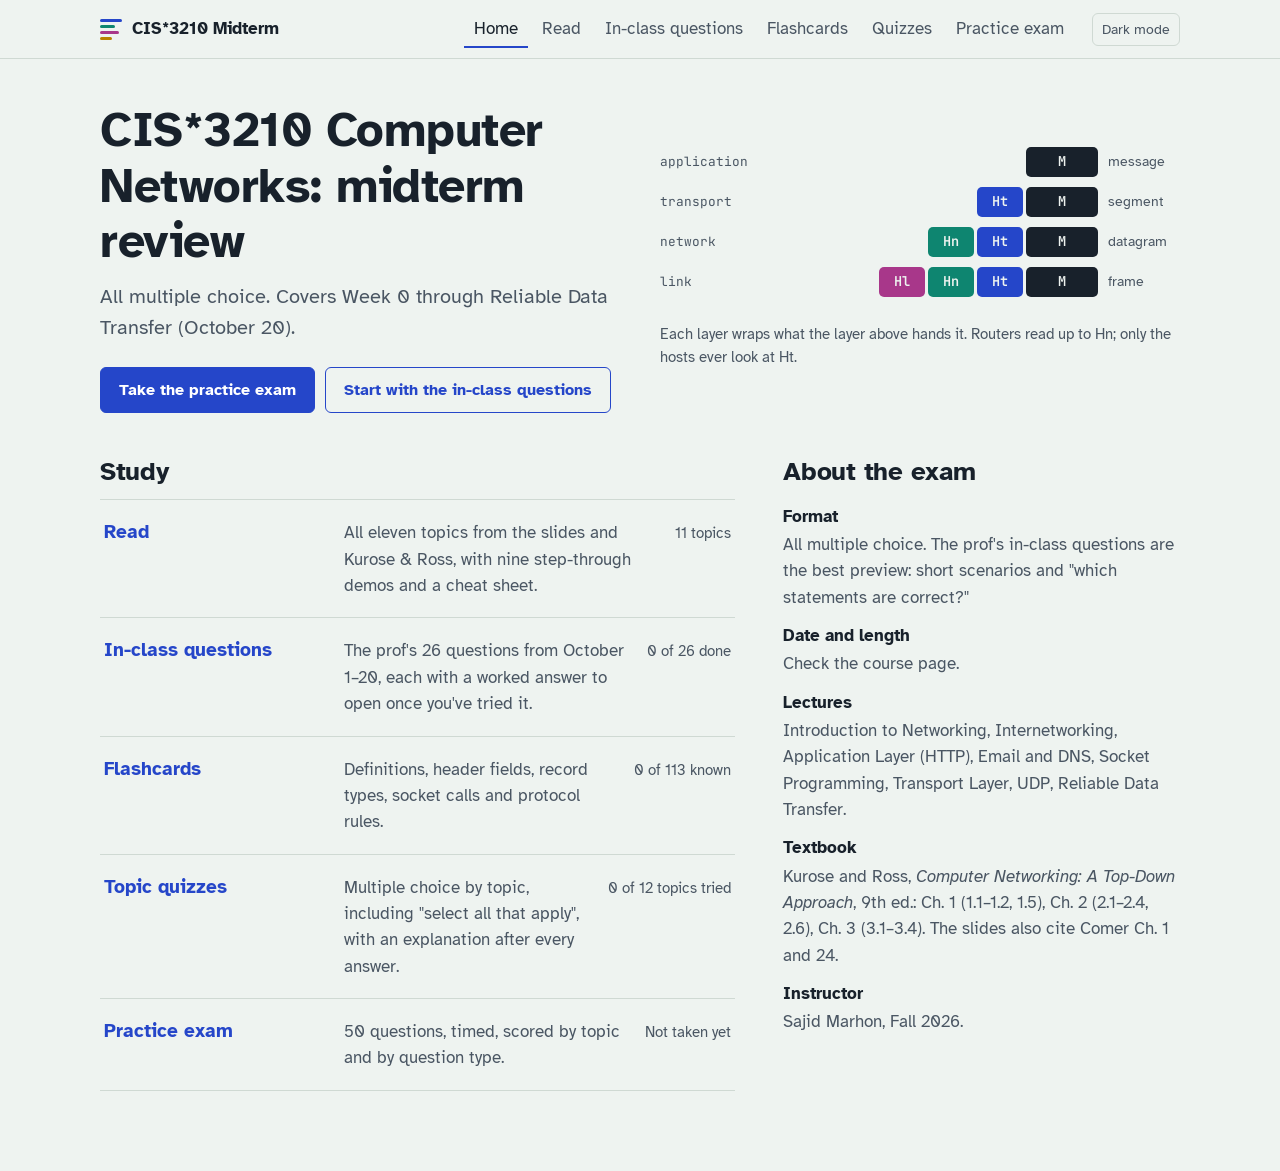
==== cis3210-study/index.html @ 630f9e2c "Add study files" ====
<!doctype html>
<html lang="en">
<head>
  <meta charset="utf-8">
  <meta name="viewport" content="width=device-width, initial-scale=1">
  <title>CIS*3210 Midterm Study</title>
  <meta name="description" content="Reading notes, the prof's in-class questions, flashcards, topic quizzes and a timed practice exam for CIS*3210 Computer Networks.">
  <link rel="preconnect" href="https://fonts.googleapis.com">
  <link rel="preconnect" href="https://fonts.gstatic.com" crossorigin>
  <link href="https://fonts.googleapis.com/css2?family=Atkinson+Hyperlegible:wght@400;700&family=JetBrains+Mono:wght@400;600&display=swap" rel="stylesheet">
  <link rel="stylesheet" href="assets/style.css">
  <link rel="icon" href="data:image/svg+xml,%3Csvg xmlns='http://www.w3.org/2000/svg' viewBox='0 0 16 16'%3E%3Crect x='0' y='1' width='16' height='3' rx='1' fill='%23a8378a'/%3E%3Crect x='2' y='5' width='14' height='3' rx='1' fill='%230e8570'/%3E%3Crect x='4' y='9' width='12' height='3' rx='1' fill='%232546c9'/%3E%3Crect x='7' y='13' width='9' height='3' rx='1' fill='%2318212b'/%3E%3C/svg%3E">
</head>
<body data-page="home">
  <header id="site-header"></header>
  <main>
    <section class="hero">
      <div>
        <h1>CIS*3210 Computer Networks: midterm review</h1>
        <p class="when" id="when">All multiple choice. Covers Week 0 through Reliable Data Transfer (October 20).</p>
        <p class="countdown" id="countdown"></p>
        <div class="btn-row">
          <a class="btn" href="exam.html">Take the practice exam</a>
          <a class="btn secondary" href="review.html">Start with the in-class questions</a>
        </div>
      </div>
      <figure class="stack" aria-label="A message gains a header at each layer: segment, datagram, frame">
        <div class="stack-row"><span class="stack-name">application</span><div class="stack-pkt"><span class="b m">M</span></div><span class="stack-unit">message</span></div>
        <div class="stack-row"><span class="stack-name">transport</span><div class="stack-pkt"><span class="b ht">Ht</span><span class="b m">M</span></div><span class="stack-unit">segment</span></div>
        <div class="stack-row"><span class="stack-name">network</span><div class="stack-pkt"><span class="b hn">Hn</span><span class="b ht">Ht</span><span class="b m">M</span></div><span class="stack-unit">datagram</span></div>
        <div class="stack-row"><span class="stack-name">link</span><div class="stack-pkt"><span class="b hl">Hl</span><span class="b hn">Hn</span><span class="b ht">Ht</span><span class="b m">M</span></div><span class="stack-unit">frame</span></div>
        <figcaption class="lanes-caption">Each layer wraps what the layer above hands it. Routers read up to Hn; only the hosts ever look at Ht.</figcaption>
      </figure>
    </section>

    <div class="home-grid">
      <section aria-labelledby="study-h">
        <h2 id="study-h" style="margin-top:0">Study</h2>
        <ul class="study-list">
          <li><a href="read.html"><span class="name">Read</span><span class="desc">All eleven topics from the slides and Kurose &amp; Ross, with nine step-through demos and a cheat sheet.</span><span class="stat">11 topics</span></a></li>
          <li><a href="review.html"><span class="name">In-class questions</span><span class="desc">The prof's 26 questions from October 1–20, each with a worked answer to open once you've tried it.</span><span class="stat" id="stat-review"></span></a></li>
          <li><a href="flashcards.html"><span class="name">Flashcards</span><span class="desc">Definitions, header fields, record types, socket calls and protocol rules.</span><span class="stat" id="stat-cards"></span></a></li>
          <li><a href="quiz.html"><span class="name">Topic quizzes</span><span class="desc">Multiple choice by topic, including "select all that apply", with an explanation after every answer.</span><span class="stat" id="stat-quiz"></span></a></li>
          <li><a href="exam.html"><span class="name">Practice exam</span><span class="desc">50 questions, timed, scored by topic and by question type.</span><span class="stat" id="stat-exam"></span></a></li>
        </ul>
      </section>

      <aside aria-labelledby="facts-h">
        <h2 id="facts-h" style="margin-top:0">About the exam</h2>
        <dl class="facts">
          <dt>Format</dt>
          <dd>All multiple choice. The prof's in-class questions are the best preview: short scenarios and "which statements are correct?"</dd>
          <dt>Date and length</dt>
          <dd id="date-fact">Check the course page.</dd>
          <dt>Lectures</dt>
          <dd>Introduction to Networking, Internetworking, Application Layer (HTTP), Email and DNS, Socket Programming, Transport Layer, UDP, Reliable Data Transfer.</dd>
          <dt>Textbook</dt>
          <dd>Kurose and Ross, <em>Computer Networking: A Top-Down Approach</em>, 9th ed.: Ch. 1 (1.1–1.2, 1.5), Ch. 2 (2.1–2.4, 2.6), Ch. 3 (3.1–3.4). The slides also cite Comer Ch. 1 and 24.</dd>
          <dt>Instructor</dt>
          <dd>Sajid Marhon, Fall 2026.</dd>
        </dl>
      </aside>
    </div>
  </main>

  <script src="assets/common.js"></script>
  <script src="data/flashcards.js"></script>
  <script src="data/bank.js"></script>
  <script src="data/review.js"></script>
  <script>
    (function () {
      const S = window.Study;
      const d = S.daysUntilExam();
      const cd = document.getElementById('countdown');
      if (d === null) cd.textContent = '';
      else if (d > 1) cd.innerHTML = '<strong>' + d + '</strong> days to go.';
      else if (d === 1) cd.innerHTML = '<strong>Tomorrow.</strong> Skim the cheat sheet and sleep.';
      else if (d === 0) cd.innerHTML = '<strong>Today.</strong> Good luck.';
      else cd.textContent = 'The exam date has passed.';
      if (S.EXAM_DATE) {
        document.getElementById('date-fact').textContent = S.EXAM_DATE.toLocaleDateString(undefined, { weekday: 'long', month: 'long', day: 'numeric' }) + '.';
      }

      const known = S.store.get('cardsKnown', []);
      document.getElementById('stat-cards').textContent = known.length + ' of ' + window.FLASHCARDS.length + ' known';

      const rdone = S.store.get('reviewDone', []);
      document.getElementById('stat-review').textContent = rdone.length + ' of ' + window.REVIEW_BANK.length + ' done';

      const best = S.store.get('quizBest', {});
      const done = S.TOPIC_ORDER.filter(t => best[t]).length;
      document.getElementById('stat-quiz').textContent = done + ' of ' + S.TOPIC_ORDER.length + ' topics tried';

      const attempts = S.store.get('examAttempts', []);
      document.getElementById('stat-exam').textContent = attempts.length
        ? 'Best ' + Math.max.apply(null, attempts.map(a => Math.round(100 * a.score / a.total))) + '%'
        : 'Not taken yet';
    })();
  </script>
</body>
</html>
---- cis3210-study/assets/style.css ----
/* CIS*3210 midterm study site
   Palette: celadon paper, slate ink, cobalt actions, four accent colours used for headers and series in demos. */

:root {
  --paper: #eef3f0;
  --paper-2: #f8fbf9;
  --ink: #18212b;
  --ink-2: #4a5663;
  --rule: #cfd9d3;
  --accent: #2546c9;
  --accent-ink: #ffffff;
  --accent-soft: rgba(37, 70, 201, 0.10);
  --ok: #17734f;
  --ok-soft: rgba(23, 115, 79, 0.12);
  --bad: #b1243a;
  --bad-soft: rgba(177, 36, 58, 0.10);
  --t0: #2546c9;
  --t1: #0e8570;
  --t2: #a8378a;
  --t3: #b98200;
  --code-bg: #e3ebe6;
  --chart-grid: #d6dfda;
  --chart-muted: #a3aeb8;
  --radius-s: 6px;
  --radius-m: 10px;
  --font: 'Atkinson Hyperlegible', system-ui, -apple-system, 'Segoe UI', sans-serif;
  --mono: 'JetBrains Mono', ui-monospace, 'SFMono-Regular', Menlo, Consolas, monospace;
  --measure: 70ch;
  color-scheme: light;
}

@media (prefers-color-scheme: dark) {
  :root:not([data-theme='light']) {
    --paper: #10161d; --paper-2: #161e27; --ink: #e5eaef; --ink-2: #9ba7b3; --rule: #29333e;
    --accent: #8099ff; --accent-ink: #0d1430; --accent-soft: rgba(128, 153, 255, 0.14);
    --ok: #52c493; --ok-soft: rgba(82, 196, 147, 0.14); --bad: #f27a8c; --bad-soft: rgba(242, 122, 140, 0.13);
    --t0: #8099ff; --t1: #3fc4a9; --t2: #e077c4; --t3: #e7b445;
    --code-bg: #1b252f; --chart-grid: #2a3540; --chart-muted: #6b7885;
    color-scheme: dark;
  }
}
:root[data-theme='dark'] {
  --paper: #10161d; --paper-2: #161e27; --ink: #e5eaef; --ink-2: #9ba7b3; --rule: #29333e;
  --accent: #8099ff; --accent-ink: #0d1430; --accent-soft: rgba(128, 153, 255, 0.14);
  --ok: #52c493; --ok-soft: rgba(82, 196, 147, 0.14); --bad: #f27a8c; --bad-soft: rgba(242, 122, 140, 0.13);
  --t0: #8099ff; --t1: #3fc4a9; --t2: #e077c4; --t3: #e7b445;
  --code-bg: #1b252f; --chart-grid: #2a3540; --chart-muted: #6b7885;
  color-scheme: dark;
}

* { box-sizing: border-box; }
[hidden] { display: none !important; }
html { -webkit-text-size-adjust: 100%; }
body {
  margin: 0;
  background: var(--paper);
  color: var(--ink);
  font-family: var(--font);
  font-size: 1.0625rem;
  line-height: 1.55;
}
a { color: var(--accent); text-underline-offset: 2px; }
:focus-visible { outline: 3px solid var(--accent); outline-offset: 2px; border-radius: 3px; }
code, pre { font-family: var(--mono); font-size: 0.86em; }
code { background: var(--code-bg); padding: 0.08em 0.32em; border-radius: 4px; }
pre {
  background: var(--code-bg); padding: 14px 16px; border-radius: var(--radius-s);
  overflow-x: auto; line-height: 1.5; margin: 0.8em 0;
}
pre code { background: none; padding: 0; font-size: 1em; }
h1, h2, h3 { line-height: 1.15; letter-spacing: -0.01em; }
h1 { font-size: clamp(2rem, 4.5vw, 3rem); margin: 0 0 0.4em; }
h2 { font-size: 1.6rem; margin: 2em 0 0.5em; }
h3 { font-size: 1.2rem; margin: 1.6em 0 0.4em; }
p, ul, ol { margin: 0 0 0.9em; }
li { margin-bottom: 0.25em; }
table { border-collapse: collapse; width: 100%; margin: 0.8em 0 1.2em; font-size: 0.95rem; }
th, td { text-align: left; padding: 7px 10px; border-bottom: 1px solid var(--rule); vertical-align: top; }
th { font-weight: 700; border-bottom: 2px solid var(--ink-2); }
.table-wrap { overflow-x: auto; }
.muted { color: var(--ink-2); }
.visually-hidden { position: absolute; width: 1px; height: 1px; overflow: hidden; clip: rect(0 0 0 0); white-space: nowrap; }

/* ---------- Header ---------- */
.site-header {
  border-bottom: 1px solid var(--rule);
  background: var(--paper);
  position: sticky; top: 0; z-index: 20;
}
.site-header .inner {
  max-width: 1120px; margin: 0 auto; padding: 10px 20px;
  display: flex; align-items: center; gap: 18px; flex-wrap: wrap;
}
.brand { font-weight: 700; color: var(--ink); text-decoration: none; margin-right: auto; display: flex; align-items: center; gap: 10px; }
.brand-mark { display: inline-grid; gap: 3px; width: 22px; }
.brand-mark span { display: block; height: 3px; border-radius: 2px; }
.brand-mark span:nth-child(1) { background: var(--t0); width: 100%; }
.brand-mark span:nth-child(2) { background: var(--t1); width: 70%; }
.brand-mark span:nth-child(3) { background: var(--t2); width: 85%; }
.brand-mark span:nth-child(4) { background: var(--t3); width: 55%; }
.site-nav { display: flex; gap: 4px; flex-wrap: wrap; }
.site-nav a {
  color: var(--ink-2); text-decoration: none; padding: 6px 10px; border-radius: var(--radius-s);
}
.site-nav a:hover { color: var(--ink); background: var(--accent-soft); }
.site-nav a[aria-current='page'] { color: var(--ink); box-shadow: inset 0 -2px 0 var(--accent); border-radius: 0; }
.theme-toggle {
  background: none; border: 1px solid var(--rule); color: var(--ink-2); border-radius: var(--radius-s);
  padding: 5px 9px; cursor: pointer; font: inherit; font-size: 0.85rem;
}

/* ---------- Page frame ---------- */
main { max-width: 1120px; margin: 0 auto; padding: 32px 20px 80px; }
.page-head { max-width: var(--measure); margin-bottom: 28px; }
.page-head p { color: var(--ink-2); font-size: 1.1rem; }

/* ---------- Buttons & controls ---------- */
.btn {
  display: inline-flex; align-items: center; justify-content: center; gap: 8px;
  font: inherit; font-weight: 700; font-size: 0.98rem;
  padding: 10px 18px; border-radius: var(--radius-s); cursor: pointer;
  border: 1px solid var(--accent); background: var(--accent); color: var(--accent-ink);
  text-decoration: none;
}
.btn:hover { filter: brightness(1.08); }
.btn.secondary { background: transparent; color: var(--accent); }
.btn.quiet { background: transparent; color: var(--ink-2); border-color: var(--rule); font-weight: 400; }
.btn:disabled { opacity: 0.45; cursor: not-allowed; filter: none; }
.btn-row { display: flex; gap: 10px; flex-wrap: wrap; align-items: center; }
.chip-row { display: flex; gap: 8px; flex-wrap: wrap; margin: 0 0 18px; }
.chip {
  font: inherit; font-size: 0.9rem; padding: 6px 12px; border-radius: 999px; cursor: pointer;
  border: 1px solid var(--rule); background: var(--paper-2); color: var(--ink);
}
.chip[aria-pressed='true'] { background: var(--ink); color: var(--paper); border-color: var(--ink); }
label.inline { display: inline-flex; align-items: center; gap: 8px; color: var(--ink-2); font-size: 0.95rem; }
select { font: inherit; padding: 6px 8px; border-radius: var(--radius-s); border: 1px solid var(--rule); background: var(--paper-2); color: var(--ink); }

/* ---------- Home ---------- */
.hero { display: grid; grid-template-columns: minmax(0, 1fr) minmax(0, 1fr); gap: 40px; align-items: center; margin: 12px 0 44px; }
.hero h1 { margin-bottom: 0.25em; }
.hero .when { font-size: 1.25rem; color: var(--ink-2); margin-bottom: 1.2em; }
.countdown { font-size: 1.05rem; }
.countdown strong { font-size: 1.6rem; color: var(--ink); }
.lanes-caption { color: var(--ink-2); font-size: 0.95rem; margin-top: 16px; }

.study-list { list-style: none; padding: 0; margin: 0; border-top: 1px solid var(--rule); }
.study-list li { margin: 0; border-bottom: 1px solid var(--rule); }
.study-list a {
  display: grid; grid-template-columns: minmax(160px, 220px) 1fr auto; gap: 20px; align-items: baseline;
  padding: 18px 4px; color: var(--ink); text-decoration: none;
}
.study-list a:hover { background: var(--accent-soft); }
.study-list .name { font-weight: 700; font-size: 1.2rem; color: var(--accent); }
.study-list .desc { color: var(--ink-2); }
.study-list .stat { font-size: 0.92rem; color: var(--ink-2); white-space: nowrap; }
.home-grid { display: grid; grid-template-columns: minmax(0, 1.6fr) minmax(0, 1fr); gap: 48px; }
.facts dt { font-weight: 700; margin-top: 12px; }
.facts dd { margin: 2px 0 0; color: var(--ink-2); }

/* ---------- Reading ---------- */
.reading { display: grid; grid-template-columns: 230px minmax(0, 1fr); gap: 44px; }
.toc { position: sticky; top: 76px; align-self: start; max-height: calc(100vh - 96px); overflow-y: auto; font-size: 0.93rem; }
.toc ol { list-style: none; padding: 0; margin: 0; }
.toc a { display: block; padding: 5px 10px; color: var(--ink-2); text-decoration: none; border-left: 2px solid var(--rule); }
.toc a:hover { color: var(--ink); }
.toc a.active { color: var(--ink); border-left-color: var(--accent); font-weight: 700; }
.article { max-width: 76ch; }
.article section { scroll-margin-top: 80px; }
.article h2 { padding-top: 10px; border-top: 1px solid var(--rule); }
.article h2:first-of-type { border-top: 0; margin-top: 0; }
.source { color: var(--ink-2); font-size: 0.95rem; margin-top: -0.3em; }
.lead { font-size: 1.12rem; }
.callout { border-left: 3px solid var(--accent); background: var(--accent-soft); padding: 10px 14px; border-radius: 0 var(--radius-s) var(--radius-s) 0; margin: 1em 0; }
.formula { font-family: var(--mono); font-size: 0.95rem; background: var(--paper-2); border: 1px solid var(--rule); padding: 10px 14px; border-radius: var(--radius-s); margin: 0.6em 0 1em; }

/* ---------- Flashcards ---------- */
.fc-wrap { max-width: 720px; }
.fc-meta { display: flex; justify-content: space-between; color: var(--ink-2); font-size: 0.95rem; margin-bottom: 10px; }
.card-stage { perspective: 1400px; margin-bottom: 16px; }
.flashcard {
  position: relative; width: 100%; min-height: 300px; cursor: pointer; border: 0; padding: 0; background: none;
  transform-style: preserve-3d; transition: transform 0.45s cubic-bezier(.3,.7,.3,1); font: inherit; color: inherit; text-align: left;
}
.flashcard.flipped { transform: rotateY(180deg); }
.face {
  position: absolute; inset: 0; backface-visibility: hidden; -webkit-backface-visibility: hidden;
  background: var(--paper-2); border: 1px solid var(--rule); border-radius: var(--radius-m);
  padding: 28px 30px; display: flex; flex-direction: column; justify-content: center;
}
.face .topic-tag { position: absolute; top: 16px; left: 30px; font-size: 0.85rem; color: var(--ink-2); }
.face .hint { position: absolute; bottom: 14px; right: 20px; font-size: 0.82rem; color: var(--ink-2); }
.face.front .text { font-size: clamp(1.4rem, 3.2vw, 1.9rem); font-weight: 700; line-height: 1.25; }
.face.back { transform: rotateY(180deg); border-color: var(--accent); }
.face.back .text { font-size: 1.15rem; line-height: 1.5; }
.fc-progress { height: 6px; background: var(--rule); border-radius: 4px; overflow: hidden; margin: 6px 0 18px; }
.fc-progress span { display: block; height: 100%; background: var(--ok); width: 0; transition: width 0.3s; }
.kbd { font-family: var(--mono); font-size: 0.8rem; border: 1px solid var(--rule); border-bottom-width: 2px; border-radius: 4px; padding: 1px 6px; }

/* ---------- Questions (quiz + exam) ---------- */
.qcard { max-width: 780px; }
.q-meta { color: var(--ink-2); font-size: 0.92rem; margin-bottom: 8px; display: flex; gap: 14px; flex-wrap: wrap; }
.q-context {
  white-space: pre-line; font-size: 0.97rem; color: var(--ink); background: var(--accent-soft);
  border-left: 3px solid var(--accent); border-radius: 0 var(--radius-s) var(--radius-s) 0;
  padding: 10px 14px; margin: 0 0 12px; line-height: 1.5;
}
.q-text { font-size: 1.15rem; font-weight: 700; margin-bottom: 12px; line-height: 1.4; }
.q-text code { font-weight: 400; }
.options { list-style: none; padding: 0; margin: 12px 0; display: grid; gap: 8px; }
.option {
  display: grid; grid-template-columns: 28px 1fr; gap: 10px; align-items: start; width: 100%;
  text-align: left; font: inherit; color: var(--ink); cursor: pointer;
  background: var(--paper-2); border: 1px solid var(--rule); border-radius: var(--radius-s); padding: 11px 14px;
}
.option:hover:not(:disabled) { border-color: var(--accent); }
.option .letter {
  width: 26px; height: 26px; border-radius: 50%; border: 1px solid var(--ink-2); display: grid; place-items: center;
  font-size: 0.85rem; font-weight: 700; color: var(--ink-2);
}
.option[aria-checked='true'] { border-color: var(--accent); background: var(--accent-soft); }
.option[aria-checked='true'] .letter { background: var(--accent); border-color: var(--accent); color: var(--accent-ink); }
.option.correct { border-color: var(--ok); background: var(--ok-soft); }
.option.correct .letter { background: var(--ok); border-color: var(--ok); color: var(--paper); }
.option.wrong { border-color: var(--bad); background: var(--bad-soft); }
.option.wrong .letter { background: var(--bad); border-color: var(--bad); color: var(--paper); }
.option:disabled { cursor: default; }
.feedback { border-radius: var(--radius-s); padding: 12px 14px; margin: 10px 0 16px; }
.feedback.ok { background: var(--ok-soft); border-left: 3px solid var(--ok); }
.feedback.no { background: var(--bad-soft); border-left: 3px solid var(--bad); }
.feedback strong { display: block; margin-bottom: 2px; }
.chart { margin: 8px 0 14px; background: var(--paper-2); border: 1px solid var(--rule); border-radius: var(--radius-s); padding: 8px; }
.chart svg { display: block; width: 100%; height: auto; }
.progress-line { height: 4px; background: var(--rule); border-radius: 3px; margin: 0 0 22px; overflow: hidden; }
.progress-line span { display: block; height: 100%; background: var(--accent); transition: width 0.25s; }

.topic-picker { list-style: none; padding: 0; margin: 0 0 24px; border-top: 1px solid var(--rule); max-width: 780px; }
.topic-picker li { border-bottom: 1px solid var(--rule); margin: 0; }
.topic-picker button {
  width: 100%; display: grid; grid-template-columns: 1fr auto auto; gap: 18px; align-items: baseline;
  background: none; border: 0; padding: 14px 6px; font: inherit; color: var(--ink); cursor: pointer; text-align: left;
}
.topic-picker button:hover { background: var(--accent-soft); }
.topic-picker .t-name { font-weight: 700; }
.topic-picker .t-count, .topic-picker .t-best { color: var(--ink-2); font-size: 0.92rem; white-space: nowrap; }

.score-big { font-size: clamp(2.6rem, 7vw, 4rem); font-weight: 700; line-height: 1; margin: 0.1em 0 0.15em; }
.breakdown td:last-child, .breakdown th:last-child { text-align: right; }
.bar-cell { width: 40%; }
.mini-bar { height: 8px; background: var(--rule); border-radius: 4px; overflow: hidden; }
.mini-bar span { display: block; height: 100%; background: var(--accent); }

/* ---------- Exam ---------- */
.exam-layout { display: grid; grid-template-columns: minmax(0, 1fr) 250px; gap: 36px; align-items: start; }
.exam-side { position: sticky; top: 76px; }
.timer { font-family: var(--mono); font-size: 2rem; font-weight: 700; letter-spacing: 0.02em; }
.timer.low { color: var(--bad); }
.pace { color: var(--ink-2); font-size: 0.9rem; margin-bottom: 14px; }
.qgrid { display: grid; grid-template-columns: repeat(5, 1fr); gap: 5px; margin: 12px 0 16px; }
.qgrid button {
  font: inherit; font-size: 0.82rem; padding: 6px 0; border-radius: 4px; cursor: pointer;
  border: 1px solid var(--rule); background: var(--paper-2); color: var(--ink-2); position: relative;
}
.qgrid button.answered { background: var(--ink); color: var(--paper); border-color: var(--ink); }
.qgrid button.flagged::after { content: ''; position: absolute; top: 2px; right: 2px; width: 6px; height: 6px; border-radius: 50%; background: var(--t3); }
.qgrid button.current { outline: 2px solid var(--accent); outline-offset: 1px; }
.qgrid button.right { background: var(--ok); border-color: var(--ok); color: var(--paper); }
.qgrid button.miss { background: var(--bad); border-color: var(--bad); color: var(--paper); }
.legend { font-size: 0.82rem; color: var(--ink-2); display: grid; gap: 4px; margin-bottom: 14px; }
.grid-toggle { display: none; }
.flag-btn[aria-pressed='true'] { border-color: var(--t3); color: var(--ink); }
.exam-q { padding: 4px 0 26px; border-bottom: 1px solid var(--rule); margin-bottom: 26px; scroll-margin-top: 84px; }
.start-panel { max-width: var(--measure); }
.rules { padding-left: 1.2em; }


/* ---------- Reading demos ---------- */
.demo {
  margin: 1.4em 0 1.8em; padding: 16px 18px 12px; background: var(--paper-2);
  border: 1px solid var(--rule); border-left: 4px solid var(--accent); border-radius: var(--radius-m);
}
.demo-head { display: flex; flex-wrap: wrap; gap: 4px 12px; align-items: baseline; margin-bottom: 10px; }
.demo-title { font-weight: 700; font-size: 1.05rem; }
.demo-sub { color: var(--ink-2); font-size: 0.93rem; }
.demo-modes { display: flex; flex-wrap: wrap; gap: 6px; margin-bottom: 10px; }
.demo-modes:empty { display: none; }
.demo-stage svg { display: block; width: 100%; height: auto; }
.demo-controls { display: flex; flex-wrap: wrap; gap: 8px 14px; align-items: center; margin-top: 10px; }
.demo-btn {
  font: inherit; font-size: 0.9rem; padding: 6px 12px; border-radius: var(--radius-s); cursor: pointer;
  border: 1px solid var(--rule); background: var(--paper); color: var(--ink);
}
.demo-btn:hover { border-color: var(--accent); }
.demo-btn.primary { background: var(--accent); border-color: var(--accent); color: var(--accent-ink); font-weight: 700; }
.demo-btn.seg { border-radius: 999px; font-size: 0.86rem; padding: 5px 12px; }
.demo-btn.seg[aria-pressed='true'] { background: var(--ink); color: var(--paper); border-color: var(--ink); }
.demo-slider { display: inline-flex; flex-direction: column; gap: 2px; font-size: 0.9rem; color: var(--ink-2); min-width: 180px; }
.demo-slider strong { color: var(--ink); }
.demo-slider input { accent-color: var(--accent); width: 100%; }
.demo-check { display: inline-flex; align-items: center; gap: 6px; font-size: 0.9rem; color: var(--ink-2); }
.demo-readout { margin: 10px 0 0; font-size: 0.95rem; min-height: 1.5em; }

@media (max-width: 520px) {
  .demo { padding: 12px 12px 10px; }
}


/* ---------- Review exercises ---------- */
.review-bar { display: flex; flex-wrap: wrap; gap: 14px 28px; align-items: center; justify-content: space-between; max-width: 1080px; margin-bottom: 6px; }
.review-bar .fc-progress { width: 220px; margin: 6px 0 0; }
.review-note { font-size: 0.92rem; margin: 0 0 22px; }
.ex { border: 1px solid var(--rule); border-radius: var(--radius-m); background: var(--paper-2); padding: 14px 18px; margin: 0 0 14px; }
.ex.is-done { border-left: 4px solid var(--ok); }
.ex.optional .ex-num { background: transparent; color: var(--ink-2); border: 1px dashed var(--ink-2); }
.ex-head { display: flex; flex-wrap: wrap; align-items: baseline; gap: 6px 12px; }
.ex-num { font-family: var(--mono); font-weight: 600; font-size: 0.9rem; background: var(--ink); color: var(--paper); border-radius: 4px; padding: 1px 8px; }
.ex-topic { font-weight: 700; flex: 1; min-width: 200px; }
.ex-done { font-size: 0.9rem; color: var(--ink-2); display: inline-flex; gap: 6px; align-items: center; cursor: pointer; }
.ex-done input { accent-color: var(--ok); }
.ex-prompt { color: var(--ink-2); margin: 8px 0 6px; }
.ex details { margin-top: 4px; }
.ex summary { cursor: pointer; color: var(--accent); font-weight: 700; padding: 4px 0; }
.ex details[open] summary { margin-bottom: 6px; }
.ex details > :last-child { margin-bottom: 0; }

/* ---------- Responsive ---------- */
@media (max-width: 880px) {
  .hero, .home-grid { grid-template-columns: 1fr; gap: 28px; }
  .reading { grid-template-columns: minmax(0, 1fr); }
  .toc { position: static; max-height: none; border-bottom: 1px solid var(--rule); padding-bottom: 12px; }
  .toc ol { display: flex; flex-wrap: wrap; gap: 4px; }
  .toc a { border-left: 0; border-bottom: 2px solid transparent; padding: 4px 8px; }
  .exam-layout { grid-template-columns: minmax(0, 1fr); gap: 16px; }
  .exam-side { order: -1; position: sticky; top: 0; background: var(--paper); z-index: 5; padding: 10px 0; border-bottom: 1px solid var(--rule); }
  .exam-side .btn-row { margin-bottom: 0 !important; }
  .grid-toggle { display: inline-flex; }
  .pace { margin-bottom: 8px; }
  .exam-side .qgrid, .exam-side .legend { display: none; }
  .exam-side.open .qgrid { display: grid; grid-template-columns: repeat(10, 1fr); }
  .timer { font-size: 1.4rem; }
  .study-list a { grid-template-columns: 1fr; gap: 4px; }
}
@media (max-width: 880px) {
  .site-header { position: static; }
  .site-header .inner { flex-wrap: nowrap; gap: 10px; }
  .brand { margin-right: 0; white-space: nowrap; }
  .site-nav { flex-wrap: nowrap; overflow-x: auto; flex: 1; scrollbar-width: none; }
  .site-nav a { white-space: nowrap; }
  .toc { top: 0; }
}
@media (max-width: 520px) {
  main { padding: 22px 16px 60px; }
  .site-header .inner { padding: 8px 12px; gap: 6px; flex-wrap: wrap; }
  .site-nav { order: 3; flex-basis: 100%; }
  .site-nav a { padding: 5px 7px; font-size: 0.92rem; }
  .brand-text-long { display: none; }
  .face { padding: 24px 20px; }
  .flashcard { min-height: 340px; }
}

@media (prefers-reduced-motion: reduce) {
  *, *::before, *::after { animation: none !important; transition: none !important; }
}

@media print {
  .site-header, .toc, .theme-toggle { display: none; }
  .reading { display: block; }
  body { background: #fff; color: #000; }
}
.ex pre { margin: 6px 0 10px; font-size: 13px; }
.ex details.ctx-fold summary { color: var(--ink-2); font-weight: 600; font-size: 14px; }
.ex details.ctx-fold { margin: 2px 0 8px; }


/* ===================== CIS*3210 additions ===================== */

/* Hero: a message gaining headers */
.stack { margin: 0; display: grid; gap: 10px; }
.stack-row { display: grid; grid-template-columns: 92px 1fr 72px; gap: 10px; align-items: center; }
.stack-name { font-family: var(--mono); font-size: 0.8rem; color: var(--ink-2); }
.stack-unit { font-size: 0.85rem; color: var(--ink-2); }
.stack-pkt { display: flex; justify-content: flex-end; gap: 3px; }
.stack-pkt .b {
  display: inline-grid; place-items: center; height: 30px; border-radius: 5px; color: var(--paper);
  font-family: var(--mono); font-weight: 600; font-size: 0.85rem; width: 46px;
}
.stack-pkt .b.m { background: var(--ink); width: 72px; }
.stack-pkt .b.ht { background: var(--t0); }
.stack-pkt .b.hn { background: var(--t1); }
.stack-pkt .b.hl { background: var(--t2); }
.stack-row:nth-of-type(2) .ht, .stack-row:nth-of-type(3) .hn, .stack-row:nth-of-type(4) .hl { animation: wrap-in 0.7s cubic-bezier(.3,.7,.3,1) both; }
.stack-row:nth-of-type(2) .ht { animation-delay: 0.3s; }
.stack-row:nth-of-type(3) .hn { animation-delay: 0.8s; }
.stack-row:nth-of-type(4) .hl { animation-delay: 1.3s; }
@keyframes wrap-in { from { opacity: 0; transform: translateX(-28px); } to { opacity: 1; transform: none; } }

/* Questions: source line, select-all note, checkbox-style options */
.q-src { font-size: 0.88rem; color: var(--accent); font-weight: 700; margin: 0 0 6px; }
.multi-note { font-size: 0.9rem; color: var(--ink-2); font-style: italic; margin: -4px 0 4px; }
.option.multi .letter { border-radius: 5px; }
.option.missed { border-color: var(--ok); border-style: dashed; background: transparent; }
.option.missed .letter { border-color: var(--ok); color: var(--ok); }
.option.missed::after { content: 'missed'; grid-column: 2; font-size: 0.8rem; color: var(--ok); font-weight: 700; }

/* In-class question answers */
.ex-key { border-top: 1px solid var(--rule); margin-top: 10px; padding-top: 8px; font-size: 0.95rem; }
.ex-key ul { margin: 4px 0 0; padding-left: 1.2em; }
.ex .ex-topic code { font-weight: 400; }

/* Bullet-first notes on the Read page */
ul.notes { padding-left: 1.1em; margin: 0.6em 0 1em; }
ul.notes > li { margin: 0 0 0.7em; }
ul.notes ul { padding-left: 1.2em; margin: 0.25em 0 0; }
ul.notes ul li { margin-bottom: 0.2em; }
li.formula { list-style: none; margin-left: -1.2em; font-family: var(--mono); font-size: 0.95rem; background: var(--paper-2); border: 1px solid var(--rule); padding: 6px 12px; border-radius: var(--radius-s); width: fit-content; max-width: 100%; }
.code-pair { display: grid; grid-template-columns: minmax(0, 1fr) minmax(0, 1fr); gap: 12px; margin: 0.6em 0 1em; }
.code-pair pre { margin: 0; font-size: 0.8em; }
@media (max-width: 760px) { .code-pair { grid-template-columns: minmax(0, 1fr); } }

/* Demo additions */
.demo-seg { display: flex; flex-wrap: wrap; gap: 6px; }
.demo-modes { gap: 10px 16px; }
.demo-stage code { background: none; padding: 0; }
.ck { display: grid; grid-template-columns: minmax(0, 1fr) minmax(0, 1fr); gap: 18px; }
.ck-h { font-weight: 700; margin-bottom: 6px; }
.ck-row { display: flex; justify-content: space-between; gap: 10px; padding: 3px 8px; border-radius: 4px; font-size: 0.9rem; }
.ck-row span { color: var(--ink-2); }
.ck-row code { font-size: 0.92rem; letter-spacing: 0.04em; background: none; padding: 0; }
.ck-note { opacity: 0.8; }
.ck-note span { padding-left: 12px; }
.ck-total { border-top: 1px solid var(--ink-2); margin-top: 4px; font-weight: 700; }
.ck-total span { color: var(--ink); }
.ck-bad { background: var(--bad-soft); }
.ck-verdict { margin-top: 8px; padding: 6px 10px; border-radius: var(--radius-s); font-weight: 700; font-size: 0.92rem; }
.ck-verdict.ok { background: var(--ok-soft); color: var(--ok); }
.ck-verdict.no { background: var(--bad-soft); color: var(--bad); }
@media (max-width: 620px) {
  .ck { grid-template-columns: minmax(0, 1fr); }
  .ck-row code { font-size: 0.82rem; letter-spacing: 0; }
}
@media (max-width: 880px) {
  .stack-row { grid-template-columns: 78px 1fr 64px; }
}
@media (max-width: 420px) {
  .stack-pkt .b { width: 36px; font-size: 0.78rem; }
  .stack-pkt .b.m { width: 48px; }
  .stack-row { grid-template-columns: 70px 1fr; }
  .stack-unit { display: none; }
}
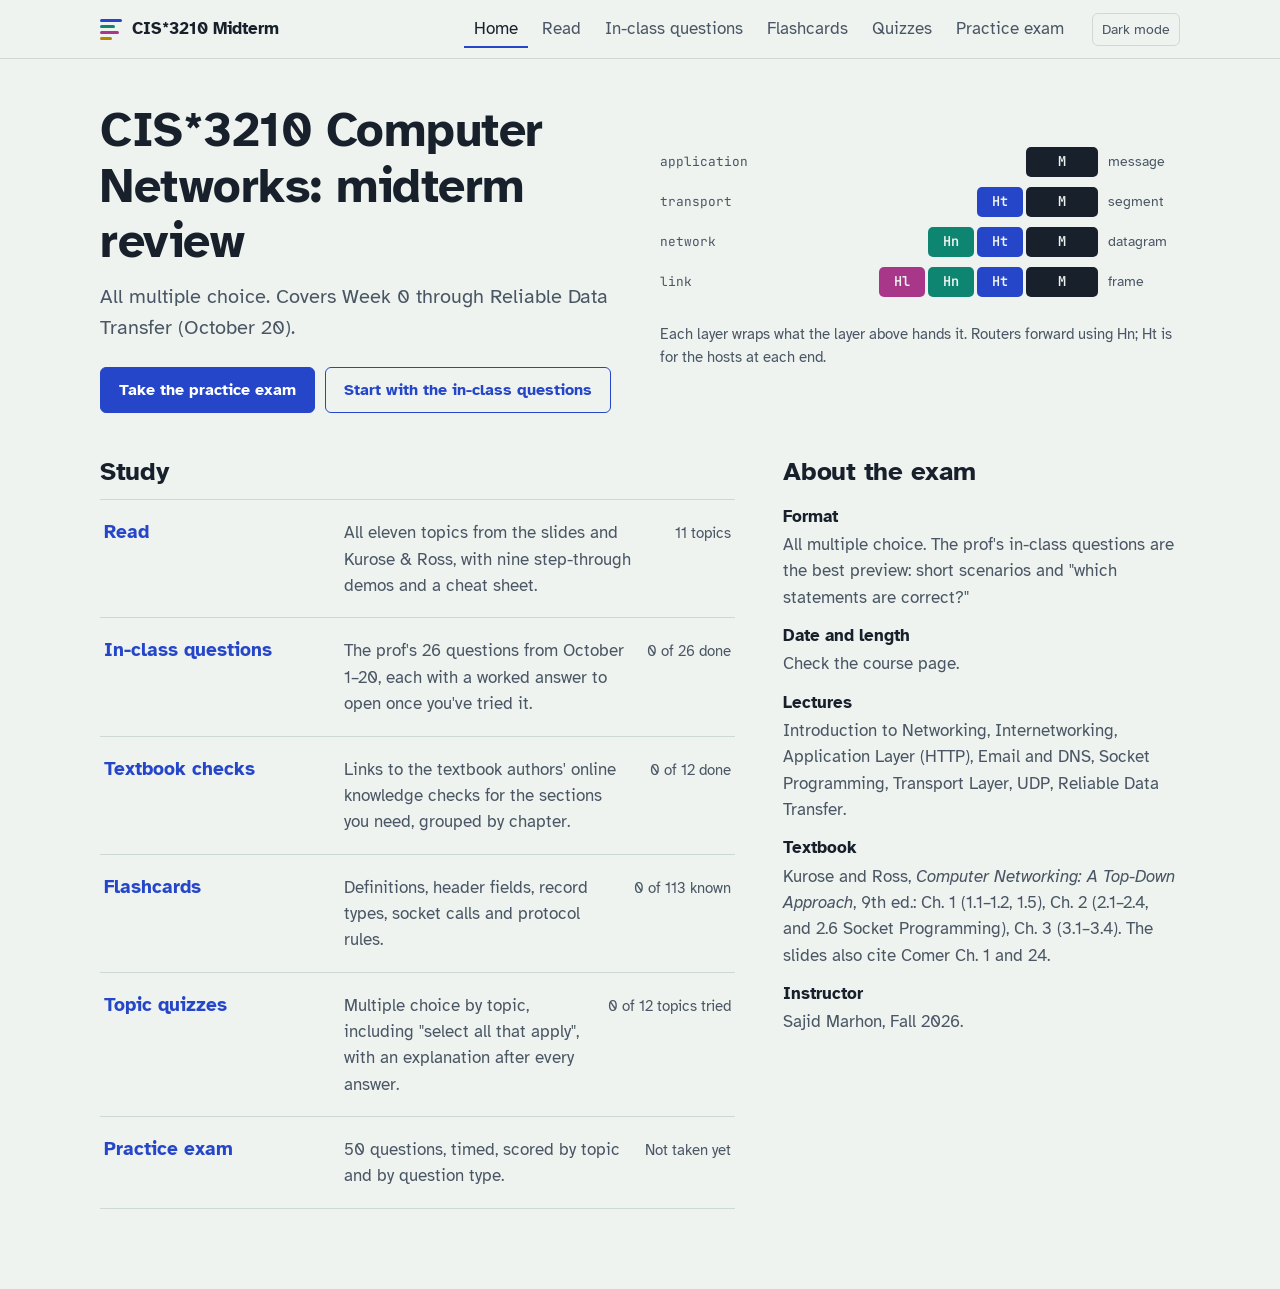
==== commit 171a2307: "add changes" ====
--- a/cis3210-study/index.html
+++ b/cis3210-study/index.html
@@ -29,7 +29,7 @@
         <div class="stack-row"><span class="stack-name">transport</span><div class="stack-pkt"><span class="b ht">Ht</span><span class="b m">M</span></div><span class="stack-unit">segment</span></div>
         <div class="stack-row"><span class="stack-name">network</span><div class="stack-pkt"><span class="b hn">Hn</span><span class="b ht">Ht</span><span class="b m">M</span></div><span class="stack-unit">datagram</span></div>
         <div class="stack-row"><span class="stack-name">link</span><div class="stack-pkt"><span class="b hl">Hl</span><span class="b hn">Hn</span><span class="b ht">Ht</span><span class="b m">M</span></div><span class="stack-unit">frame</span></div>
-        <figcaption class="lanes-caption">Each layer wraps what the layer above hands it. Routers read up to Hn; only the hosts ever look at Ht.</figcaption>
+        <figcaption class="lanes-caption">Each layer wraps what the layer above hands it. Routers forward using Hn; Ht is for the hosts at each end.</figcaption>
       </figure>
     </section>
 
@@ -39,6 +39,7 @@
         <ul class="study-list">
           <li><a href="read.html"><span class="name">Read</span><span class="desc">All eleven topics from the slides and Kurose &amp; Ross, with nine step-through demos and a cheat sheet.</span><span class="stat">11 topics</span></a></li>
           <li><a href="review.html"><span class="name">In-class questions</span><span class="desc">The prof's 26 questions from October 1–20, each with a worked answer to open once you've tried it.</span><span class="stat" id="stat-review"></span></a></li>
+          <li><a href="knowledge.html"><span class="name">Textbook checks</span><span class="desc">Links to the textbook authors' online knowledge checks for the sections you need, grouped by chapter.</span><span class="stat" id="stat-kc"></span></a></li>
           <li><a href="flashcards.html"><span class="name">Flashcards</span><span class="desc">Definitions, header fields, record types, socket calls and protocol rules.</span><span class="stat" id="stat-cards"></span></a></li>
           <li><a href="quiz.html"><span class="name">Topic quizzes</span><span class="desc">Multiple choice by topic, including "select all that apply", with an explanation after every answer.</span><span class="stat" id="stat-quiz"></span></a></li>
           <li><a href="exam.html"><span class="name">Practice exam</span><span class="desc">50 questions, timed, scored by topic and by question type.</span><span class="stat" id="stat-exam"></span></a></li>
@@ -55,7 +56,7 @@
           <dt>Lectures</dt>
           <dd>Introduction to Networking, Internetworking, Application Layer (HTTP), Email and DNS, Socket Programming, Transport Layer, UDP, Reliable Data Transfer.</dd>
           <dt>Textbook</dt>
-          <dd>Kurose and Ross, <em>Computer Networking: A Top-Down Approach</em>, 9th ed.: Ch. 1 (1.1–1.2, 1.5), Ch. 2 (2.1–2.4, 2.6), Ch. 3 (3.1–3.4). The slides also cite Comer Ch. 1 and 24.</dd>
+          <dd>Kurose and Ross, <em>Computer Networking: A Top-Down Approach</em>, 9th ed.: Ch. 1 (1.1–1.2, 1.5), Ch. 2 (2.1–2.4, and 2.6 Socket Programming), Ch. 3 (3.1–3.4). The slides also cite Comer Ch. 1 and 24.</dd>
           <dt>Instructor</dt>
           <dd>Sajid Marhon, Fall 2026.</dd>
         </dl>
@@ -81,6 +82,7 @@
         document.getElementById('date-fact').textContent = S.EXAM_DATE.toLocaleDateString(undefined, { weekday: 'long', month: 'long', day: 'numeric' }) + '.';
       }
 
+      document.getElementById('stat-kc').textContent = S.store.get('kcDone', []).filter(k => ['1.1','1.2','1.5','2.1','2.2','2.3','2.4','2.7','3.1','3.2','3.3','3.4'].indexOf(k) >= 0).length + ' of 12 done';
       const known = S.store.get('cardsKnown', []);
       document.getElementById('stat-cards').textContent = known.length + ' of ' + window.FLASHCARDS.length + ' known';
 
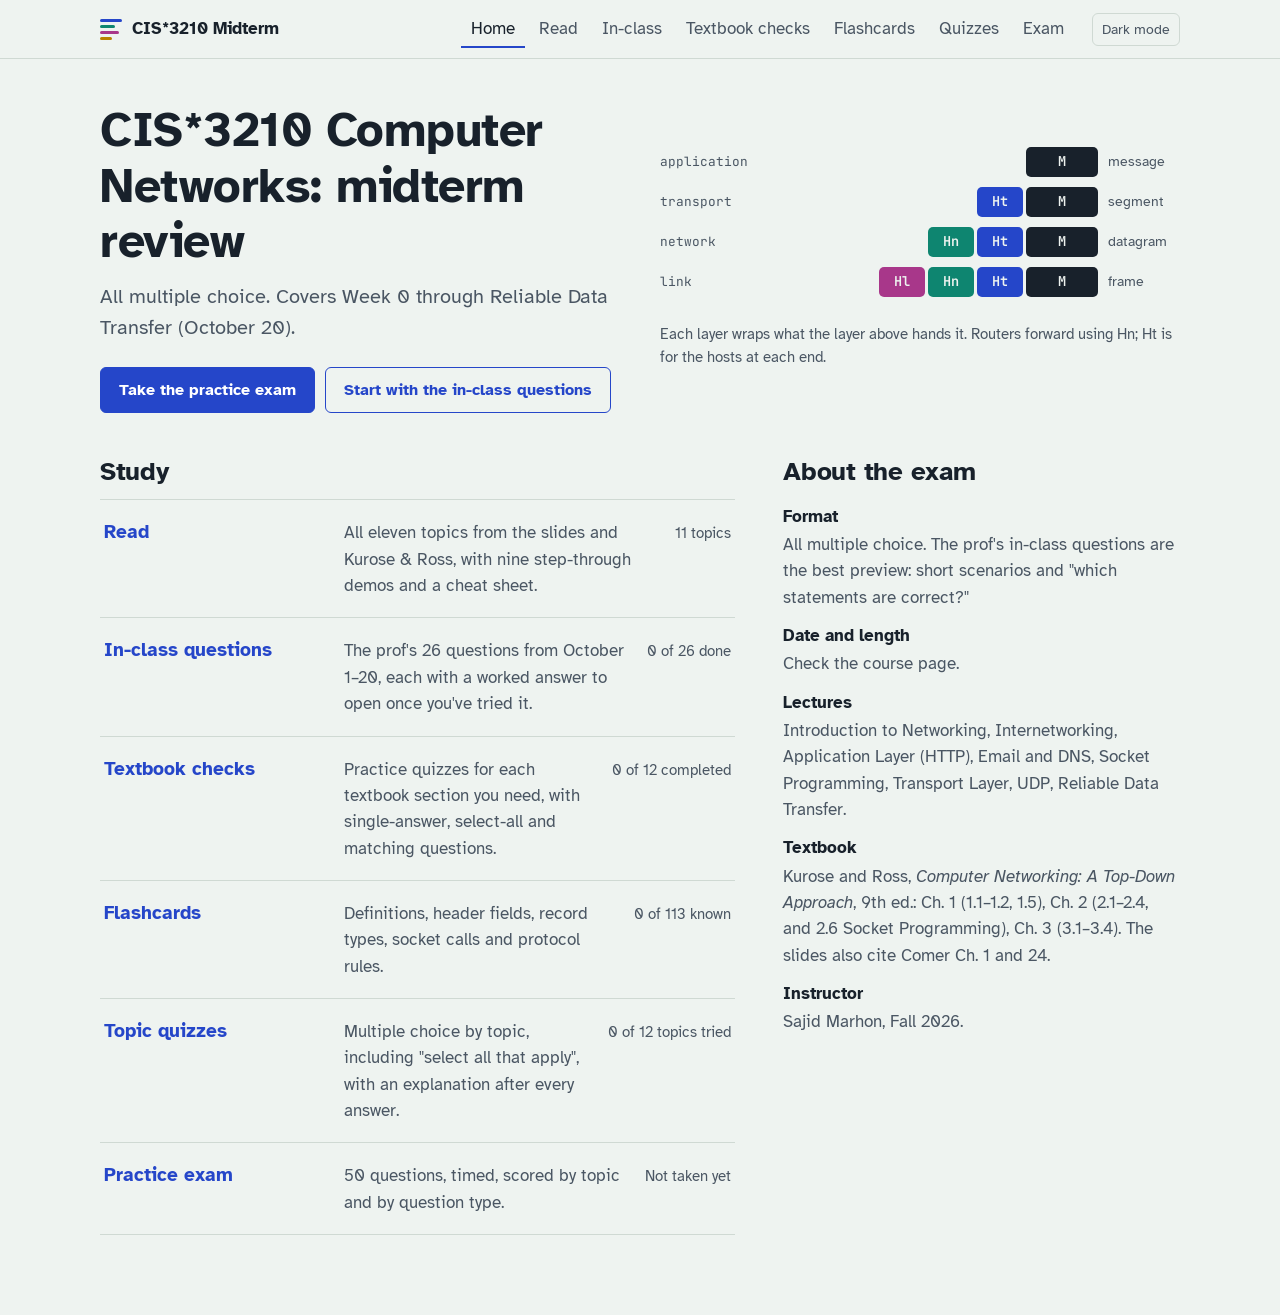
==== commit 131bb7f9: "add textbook checks and collapsible sections" ====
--- a/cis3210-study/index.html
+++ b/cis3210-study/index.html
@@ -39,7 +39,7 @@
         <ul class="study-list">
           <li><a href="read.html"><span class="name">Read</span><span class="desc">All eleven topics from the slides and Kurose &amp; Ross, with nine step-through demos and a cheat sheet.</span><span class="stat">11 topics</span></a></li>
           <li><a href="review.html"><span class="name">In-class questions</span><span class="desc">The prof's 26 questions from October 1–20, each with a worked answer to open once you've tried it.</span><span class="stat" id="stat-review"></span></a></li>
-          <li><a href="knowledge.html"><span class="name">Textbook checks</span><span class="desc">Links to the textbook authors' online knowledge checks for the sections you need, grouped by chapter.</span><span class="stat" id="stat-kc"></span></a></li>
+          <li><a href="knowledge.html"><span class="name">Textbook checks</span><span class="desc">Practice quizzes for each textbook section you need, with single-answer, select-all and matching questions.</span><span class="stat" id="stat-kc"></span></a></li>
           <li><a href="flashcards.html"><span class="name">Flashcards</span><span class="desc">Definitions, header fields, record types, socket calls and protocol rules.</span><span class="stat" id="stat-cards"></span></a></li>
           <li><a href="quiz.html"><span class="name">Topic quizzes</span><span class="desc">Multiple choice by topic, including "select all that apply", with an explanation after every answer.</span><span class="stat" id="stat-quiz"></span></a></li>
           <li><a href="exam.html"><span class="name">Practice exam</span><span class="desc">50 questions, timed, scored by topic and by question type.</span><span class="stat" id="stat-exam"></span></a></li>
@@ -82,7 +82,7 @@
         document.getElementById('date-fact').textContent = S.EXAM_DATE.toLocaleDateString(undefined, { weekday: 'long', month: 'long', day: 'numeric' }) + '.';
       }
 
-      document.getElementById('stat-kc').textContent = S.store.get('kcDone', []).filter(k => ['1.1','1.2','1.5','2.1','2.2','2.3','2.4','2.7','3.1','3.2','3.3','3.4'].indexOf(k) >= 0).length + ' of 12 done';
+      document.getElementById('stat-kc').textContent = Object.keys(S.store.get('kcProgress', {})).length + ' of 12 completed';
       const known = S.store.get('cardsKnown', []);
       document.getElementById('stat-cards').textContent = known.length + ' of ' + window.FLASHCARDS.length + ' known';
 
--- a/cis3210-study/assets/style.css
+++ b/cis3210-study/assets/style.css
@@ -447,3 +447,50 @@
   .stack-row { grid-template-columns: 70px 1fr; }
   .stack-unit { display: none; }
 }
+
+/* Textbook knowledge checks */
+.kc-note { max-width: 860px; margin: 8px 0 8px; }
+.kc-note p { margin: 0 0 0.5em; font-size: 0.95rem; }
+.kc-note p:last-child { margin-bottom: 0; }
+.kc-list { list-style: none; padding: 0; margin: 0 0 8px; max-width: 860px; }
+.kc-row { display: grid; grid-template-columns: auto minmax(0, 1fr) auto; gap: 6px 14px; align-items: baseline; border: 1px solid var(--rule); border-radius: var(--radius-m); background: var(--paper-2); padding: 12px 16px; margin: 0 0 10px; }
+.kc-row.is-done { border-left: 4px solid var(--ok); }
+.kc-title { font-weight: 700; }
+.kc-what { color: var(--ink-2); font-size: 0.95rem; margin-top: 2px; }
+.kc-local { font-size: 0.9rem; margin-top: 4px; }
+@media (max-width: 520px) { .kc-row { grid-template-columns: auto minmax(0, 1fr); } .kc-row .ex-done { grid-column: 2; } }
+.table-note { font-size: 0.88rem; margin-top: -0.6em; }
+
+/* Per-choice explanations on select-all questions */
+.opt-why { display: block; margin-top: 4px; font-size: 0.9rem; color: var(--ink-2); }
+.option.missed::after { content: none; }
+.option.missed .opt-why::before { content: 'Missed. '; color: var(--ok); font-weight: 700; }
+.why-list { font-size: 0.93rem; padding-left: 1.2em; }
+.why-list li { margin-bottom: 0.3em; }
+
+/* ---------- Question readability (quizzes and exam) ---------- */
+.q-meta { font-size: 0.86rem; margin-bottom: 10px; }
+.q-src { font-size: 0.85rem; margin-bottom: 8px; }
+.q-scenario {
+  background: var(--paper-2); border: 1px solid var(--rule); border-radius: var(--radius-s);
+  padding: 12px 16px; margin: 0 0 14px; font-size: 1rem; line-height: 1.6; color: var(--ink);
+}
+.q-scenario p { margin: 0; }
+.q-scenario pre { margin: 10px 0 0; background: var(--code-bg); }
+.q-scenario p + pre { margin-top: 10px; }
+.q-scenario > pre:first-child { margin-top: 0; }
+.q-text { font-size: 1.12rem; font-weight: 400; line-height: 1.6; margin-bottom: 6px; color: var(--ink); }
+.q-text strong, .q-scenario strong { font-weight: 700; }
+.multi-note { margin: 2px 0 6px; font-size: 0.88rem; }
+.options { gap: 12px; margin: 16px 0 18px; }
+.option { padding: 12px 16px; line-height: 1.5; }
+.option .letter { margin-top: 1px; }
+.opt-why { border-top: 1px dashed var(--rule); padding-top: 6px; margin-top: 8px; line-height: 1.45; }
+.feedback { line-height: 1.55; padding: 14px 16px; }
+.feedback strong { margin-bottom: 4px; }
+.exam-q { padding-bottom: 30px; margin-bottom: 30px; }
+@media (max-width: 520px) {
+  .q-text { font-size: 1.05rem; }
+  .q-scenario { padding: 10px 12px; }
+  .option { padding: 10px 12px; }
+}
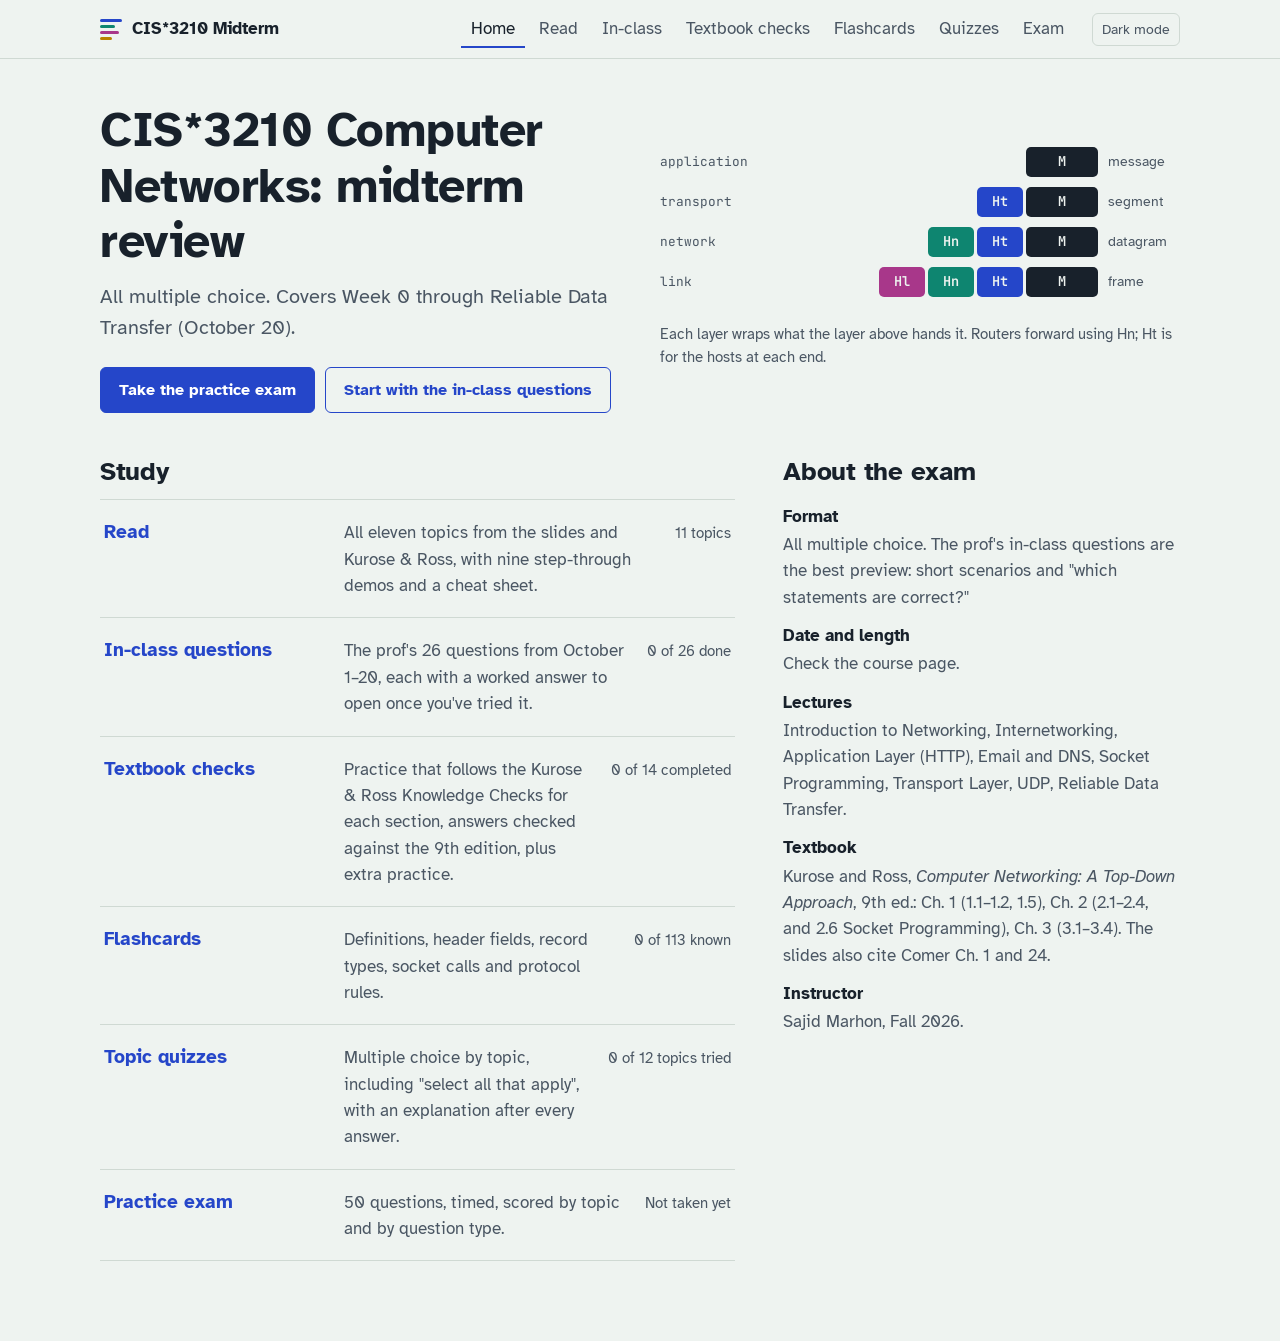
==== commit 7ceca314: "Make Knowledge Check practice the main mode" ====
--- a/cis3210-study/index.html
+++ b/cis3210-study/index.html
@@ -39,7 +39,7 @@
         <ul class="study-list">
           <li><a href="read.html"><span class="name">Read</span><span class="desc">All eleven topics from the slides and Kurose &amp; Ross, with nine step-through demos and a cheat sheet.</span><span class="stat">11 topics</span></a></li>
           <li><a href="review.html"><span class="name">In-class questions</span><span class="desc">The prof's 26 questions from October 1–20, each with a worked answer to open once you've tried it.</span><span class="stat" id="stat-review"></span></a></li>
-          <li><a href="knowledge.html"><span class="name">Textbook checks</span><span class="desc">Practice quizzes for each textbook section you need, with single-answer, select-all and matching questions.</span><span class="stat" id="stat-kc"></span></a></li>
+          <li><a href="knowledge.html"><span class="name">Textbook checks</span><span class="desc">Practice that follows the Kurose &amp; Ross Knowledge Checks for each section, answers checked against the 9th edition, plus extra practice.</span><span class="stat" id="stat-kc"></span></a></li>
           <li><a href="flashcards.html"><span class="name">Flashcards</span><span class="desc">Definitions, header fields, record types, socket calls and protocol rules.</span><span class="stat" id="stat-cards"></span></a></li>
           <li><a href="quiz.html"><span class="name">Topic quizzes</span><span class="desc">Multiple choice by topic, including "select all that apply", with an explanation after every answer.</span><span class="stat" id="stat-quiz"></span></a></li>
           <li><a href="exam.html"><span class="name">Practice exam</span><span class="desc">50 questions, timed, scored by topic and by question type.</span><span class="stat" id="stat-exam"></span></a></li>
@@ -82,7 +82,7 @@
         document.getElementById('date-fact').textContent = S.EXAM_DATE.toLocaleDateString(undefined, { weekday: 'long', month: 'long', day: 'numeric' }) + '.';
       }
 
-      document.getElementById('stat-kc').textContent = Object.keys(S.store.get('kcProgress', {})).length + ' of 12 completed';
+      document.getElementById('stat-kc').textContent = Object.keys(S.store.get('kcRefProgress', {})).length + ' of 14 completed';
       const known = S.store.get('cardsKnown', []);
       document.getElementById('stat-cards').textContent = known.length + ' of ' + window.FLASHCARDS.length + ' known';
 
--- a/cis3210-study/assets/style.css
+++ b/cis3210-study/assets/style.css
@@ -494,3 +494,42 @@
   .q-scenario { padding: 10px 12px; }
   .option { padding: 10px 12px; }
 }
+
+/* ---------- Textbook checks: practice-first layout ---------- */
+.kc-row { grid-template-columns: auto minmax(0, 1fr); }
+.kc-title { font-weight: 700; font-size: 1.05rem; }
+.kc-status { display: block; font-size: 0.88rem; color: var(--ink-2); margin-top: 6px; }
+.kc-status.done { color: var(--ok); font-weight: 700; }
+.kc-actions { display: flex; flex-wrap: wrap; align-items: center; gap: 8px 14px; margin-top: 10px; }
+.kc-actions .btn { padding: 8px 16px; font-size: 0.95rem; }
+.kc-official { font-size: 0.9rem; }
+.kc-warn { font-size: 0.82rem; color: var(--ink-2); margin-left: -8px; }
+.kc-warn::before { content: '('; } .kc-warn::after { content: ')'; }
+.origin-tag { font-size: 0.8rem; font-weight: 700; color: var(--accent); border: 1px solid var(--accent); border-radius: 999px; padding: 1px 8px; }
+.origin-tag.bank { color: var(--ink-2); border-color: var(--rule); }
+/* Matching questions */
+.match { display: grid; gap: 12px; margin: 16px 0 18px; }
+.match-row { display: grid; grid-template-columns: minmax(0, 0.8fr) minmax(0, 1.2fr); gap: 8px 14px; align-items: center; background: var(--paper-2); border: 1px solid var(--rule); border-radius: var(--radius-s); padding: 10px 14px; }
+.match-left { font-weight: 700; }
+.match-row select { width: 100%; padding: 8px; line-height: 1.4; }
+.match-why { grid-column: 1 / -1; font-size: 0.9rem; color: var(--ink-2); line-height: 1.45; }
+.match-why:empty { display: none; }
+.match-row.ok { border-color: var(--ok); background: var(--ok-soft); }
+.match-row.no { border-color: var(--bad); background: var(--bad-soft); }
+.miss-note { color: var(--bad); }
+@media (max-width: 620px) { .match-row { grid-template-columns: minmax(0, 1fr); } }
+
+/* ---------- Read page: collapsible subsections ---------- */
+.notes-bar { margin-top: 6px; }
+.notes-bar .btn { padding: 6px 12px; font-size: 0.9rem; }
+.notes-bar .muted { font-size: 0.9rem; }
+li.collapsible { list-style: none; margin-left: -1.1em; }
+.notes-toggle {
+  font: inherit; color: var(--ink); background: none; border: 0; padding: 2px 0; cursor: pointer; text-align: left;
+  display: inline-flex; align-items: baseline; gap: 8px;
+}
+.notes-toggle::before { content: '▾'; color: var(--accent); font-size: 0.9em; width: 0.9em; display: inline-block; transition: transform 0.15s; }
+.notes-toggle[aria-expanded='false']::before { transform: rotate(-90deg); }
+.notes-toggle:hover { color: var(--accent); }
+li.collapsible > ul { margin-left: 0.2em; }
+.match-row { grid-template-columns: minmax(0, 1fr); gap: 6px; }
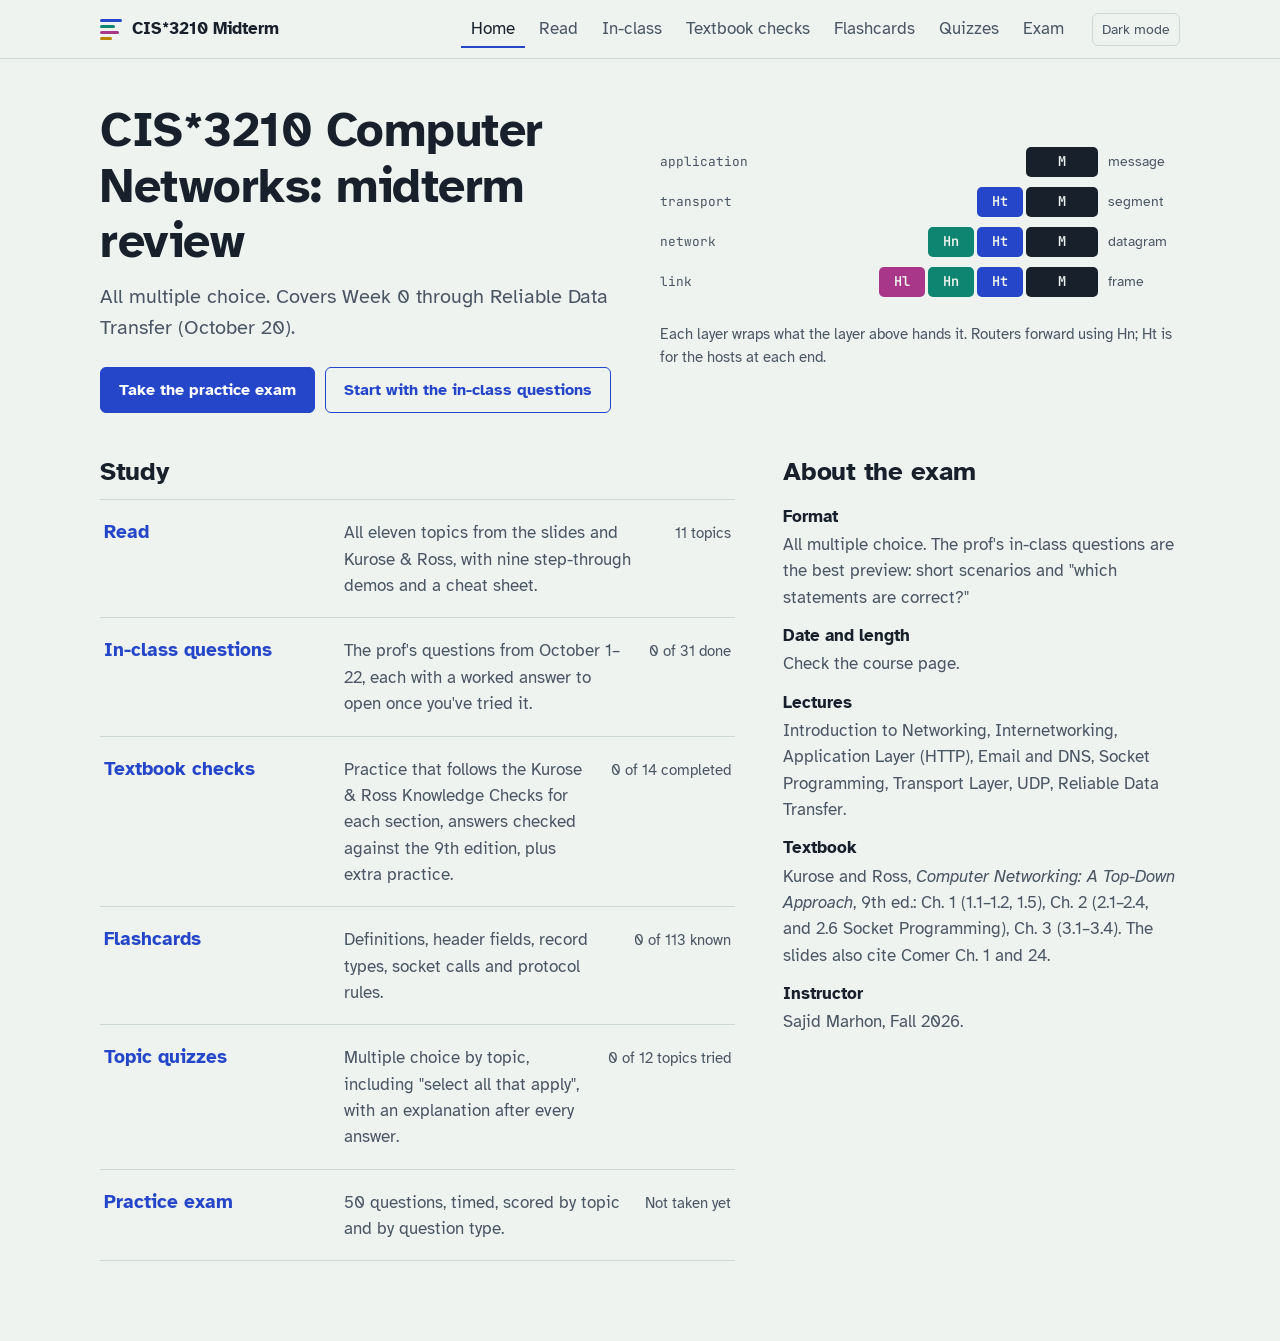
==== commit 1959548d: "Add RDT Quiz 2 (Oct 22) to in-class questions Five questions in the prof's wording, with choices wri" ====
--- a/cis3210-study/index.html
+++ b/cis3210-study/index.html
@@ -38,7 +38,7 @@
         <h2 id="study-h" style="margin-top:0">Study</h2>
         <ul class="study-list">
           <li><a href="read.html"><span class="name">Read</span><span class="desc">All eleven topics from the slides and Kurose &amp; Ross, with nine step-through demos and a cheat sheet.</span><span class="stat">11 topics</span></a></li>
-          <li><a href="review.html"><span class="name">In-class questions</span><span class="desc">The prof's 26 questions from October 1–20, each with a worked answer to open once you've tried it.</span><span class="stat" id="stat-review"></span></a></li>
+          <li><a href="review.html"><span class="name">In-class questions</span><span class="desc">The prof's questions from October 1–22, each with a worked answer to open once you've tried it.</span><span class="stat" id="stat-review"></span></a></li>
           <li><a href="knowledge.html"><span class="name">Textbook checks</span><span class="desc">Practice that follows the Kurose &amp; Ross Knowledge Checks for each section, answers checked against the 9th edition, plus extra practice.</span><span class="stat" id="stat-kc"></span></a></li>
           <li><a href="flashcards.html"><span class="name">Flashcards</span><span class="desc">Definitions, header fields, record types, socket calls and protocol rules.</span><span class="stat" id="stat-cards"></span></a></li>
           <li><a href="quiz.html"><span class="name">Topic quizzes</span><span class="desc">Multiple choice by topic, including "select all that apply", with an explanation after every answer.</span><span class="stat" id="stat-quiz"></span></a></li>
--- a/cis3210-study/assets/style.css
+++ b/cis3210-study/assets/style.css
@@ -533,3 +533,44 @@
 .notes-toggle:hover { color: var(--accent); }
 li.collapsible > ul { margin-left: 0.2em; }
 .match-row { grid-template-columns: minmax(0, 1fr); gap: 6px; }
+
+/* ---------- Knowledge Check practice ---------- */
+details.kc-note summary { cursor: pointer; padding: 2px 0; }
+details.kc-note[open] summary { margin-bottom: 8px; }
+.fid-key { list-style: none; padding: 0; margin: 0 0 0.6em; font-size: 0.93rem; }
+.fid-key li { margin: 0 0 6px; }
+.fid-key .fid-tag { margin-right: 6px; }
+.fid-tag { display: inline-block; font-size: 0.78rem; font-weight: 700; border-radius: 999px; padding: 1px 8px; border: 1px solid; white-space: nowrap; }
+.fid-tag.full { color: var(--ok); border-color: var(--ok); }
+.fid-tag.pool { color: var(--t1); border-color: var(--t1); }
+.fid-tag.setup, .fid-tag.answer { color: var(--t3); border-color: var(--t3); }
+.kc-online { font-weight: 400; color: var(--ink-2); font-size: 0.92rem; }
+.kc-outside { display: inline-block; font-weight: 700; font-size: 0.75rem; color: var(--t3); border: 1px solid var(--t3); border-radius: 999px; padding: 0 8px; margin-left: 4px; vertical-align: 2px; }
+.q-concept { margin: 6px 0 2px; font-size: 0.92rem; }
+.key-note { margin: 12px 0 14px; padding: 10px 14px; border-left: 4px solid var(--t3); background: var(--paper-2); border-radius: var(--radius-s); font-size: 0.95rem; }
+.kc-fig { margin: 10px 0 4px; overflow-x: auto; }
+.kc-fig svg { display: block; width: 100%; max-width: 640px; height: auto; }
+.kc-fig text { fill: var(--ink); font-family: var(--font); font-size: 15px; }
+.kc-fig text.f-small { fill: var(--ink-2); font-size: 14px; }
+.kc-fig .f-box { fill: var(--paper-2); stroke: var(--ink-2); stroke-width: 1.5; }
+.kc-fig .f-line { stroke: var(--ink-2); stroke-width: 2; }
+table.fsm { border-collapse: collapse; font-size: 0.88rem; min-width: 520px; }
+table.fsm caption { text-align: left; color: var(--ink-2); font-size: 0.85rem; padding-bottom: 6px; }
+table.fsm th, table.fsm td { border: 1px solid var(--rule); padding: 4px 8px; text-align: left; vertical-align: top; }
+table.fsm thead th { background: var(--code-bg); }
+table.fsm tbody th { font-family: var(--mono); }
+#not-included { max-width: 860px; margin-top: 28px; }
+#not-included .notes { font-size: 0.93rem; }
+
+.q-scenario p + p { margin-top: 0.35em; }
+
+/* ---------- In-class follow-ups ---------- */
+.followups { margin-top: 12px; padding: 10px 14px; border-left: 4px solid var(--t1); background: var(--paper-2); border-radius: var(--radius-s); }
+.followups-h { margin: 0 0 6px; font-weight: 700; }
+.followup + .followup { margin-top: 10px; }
+.followup p { margin: 0 0 0.4em; }
+.followup p:last-child { margin-bottom: 0; }
+.followup-q { color: var(--ink-2); font-size: 0.93rem; }
+.followup-q q { font-style: italic; }
+.choices-note { font-size: 0.88rem; color: var(--ink-2); margin: 10px 0 0; }
+section > .choices-note { margin: -4px 0 14px; max-width: 70ch; }
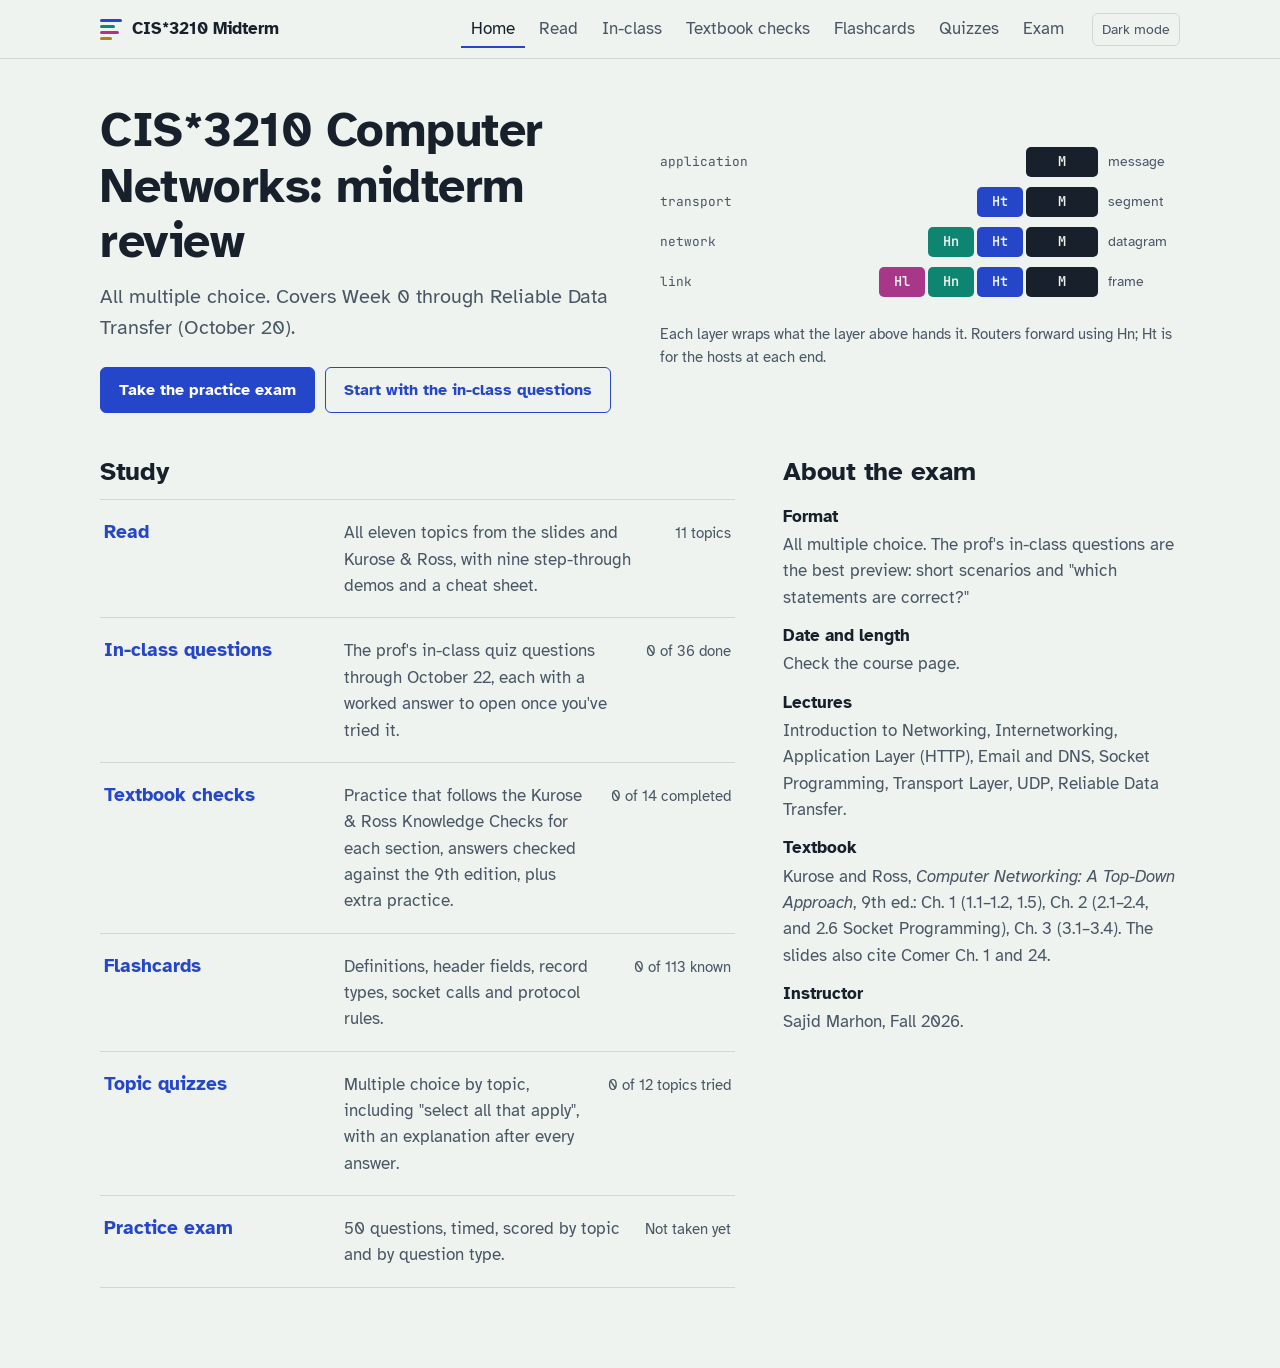
==== commit b3fbfe41: "Add Quiz 4 (HTTP) and recalled RDT quiz choices Quiz 4: five HTTP questions. Oct 20 and Oct 22: repl" ====
--- a/cis3210-study/index.html
+++ b/cis3210-study/index.html
@@ -38,7 +38,7 @@
         <h2 id="study-h" style="margin-top:0">Study</h2>
         <ul class="study-list">
           <li><a href="read.html"><span class="name">Read</span><span class="desc">All eleven topics from the slides and Kurose &amp; Ross, with nine step-through demos and a cheat sheet.</span><span class="stat">11 topics</span></a></li>
-          <li><a href="review.html"><span class="name">In-class questions</span><span class="desc">The prof's questions from October 1–22, each with a worked answer to open once you've tried it.</span><span class="stat" id="stat-review"></span></a></li>
+          <li><a href="review.html"><span class="name">In-class questions</span><span class="desc">The prof's in-class quiz questions through October 22, each with a worked answer to open once you've tried it.</span><span class="stat" id="stat-review"></span></a></li>
           <li><a href="knowledge.html"><span class="name">Textbook checks</span><span class="desc">Practice that follows the Kurose &amp; Ross Knowledge Checks for each section, answers checked against the 9th edition, plus extra practice.</span><span class="stat" id="stat-kc"></span></a></li>
           <li><a href="flashcards.html"><span class="name">Flashcards</span><span class="desc">Definitions, header fields, record types, socket calls and protocol rules.</span><span class="stat" id="stat-cards"></span></a></li>
           <li><a href="quiz.html"><span class="name">Topic quizzes</span><span class="desc">Multiple choice by topic, including "select all that apply", with an explanation after every answer.</span><span class="stat" id="stat-quiz"></span></a></li>
